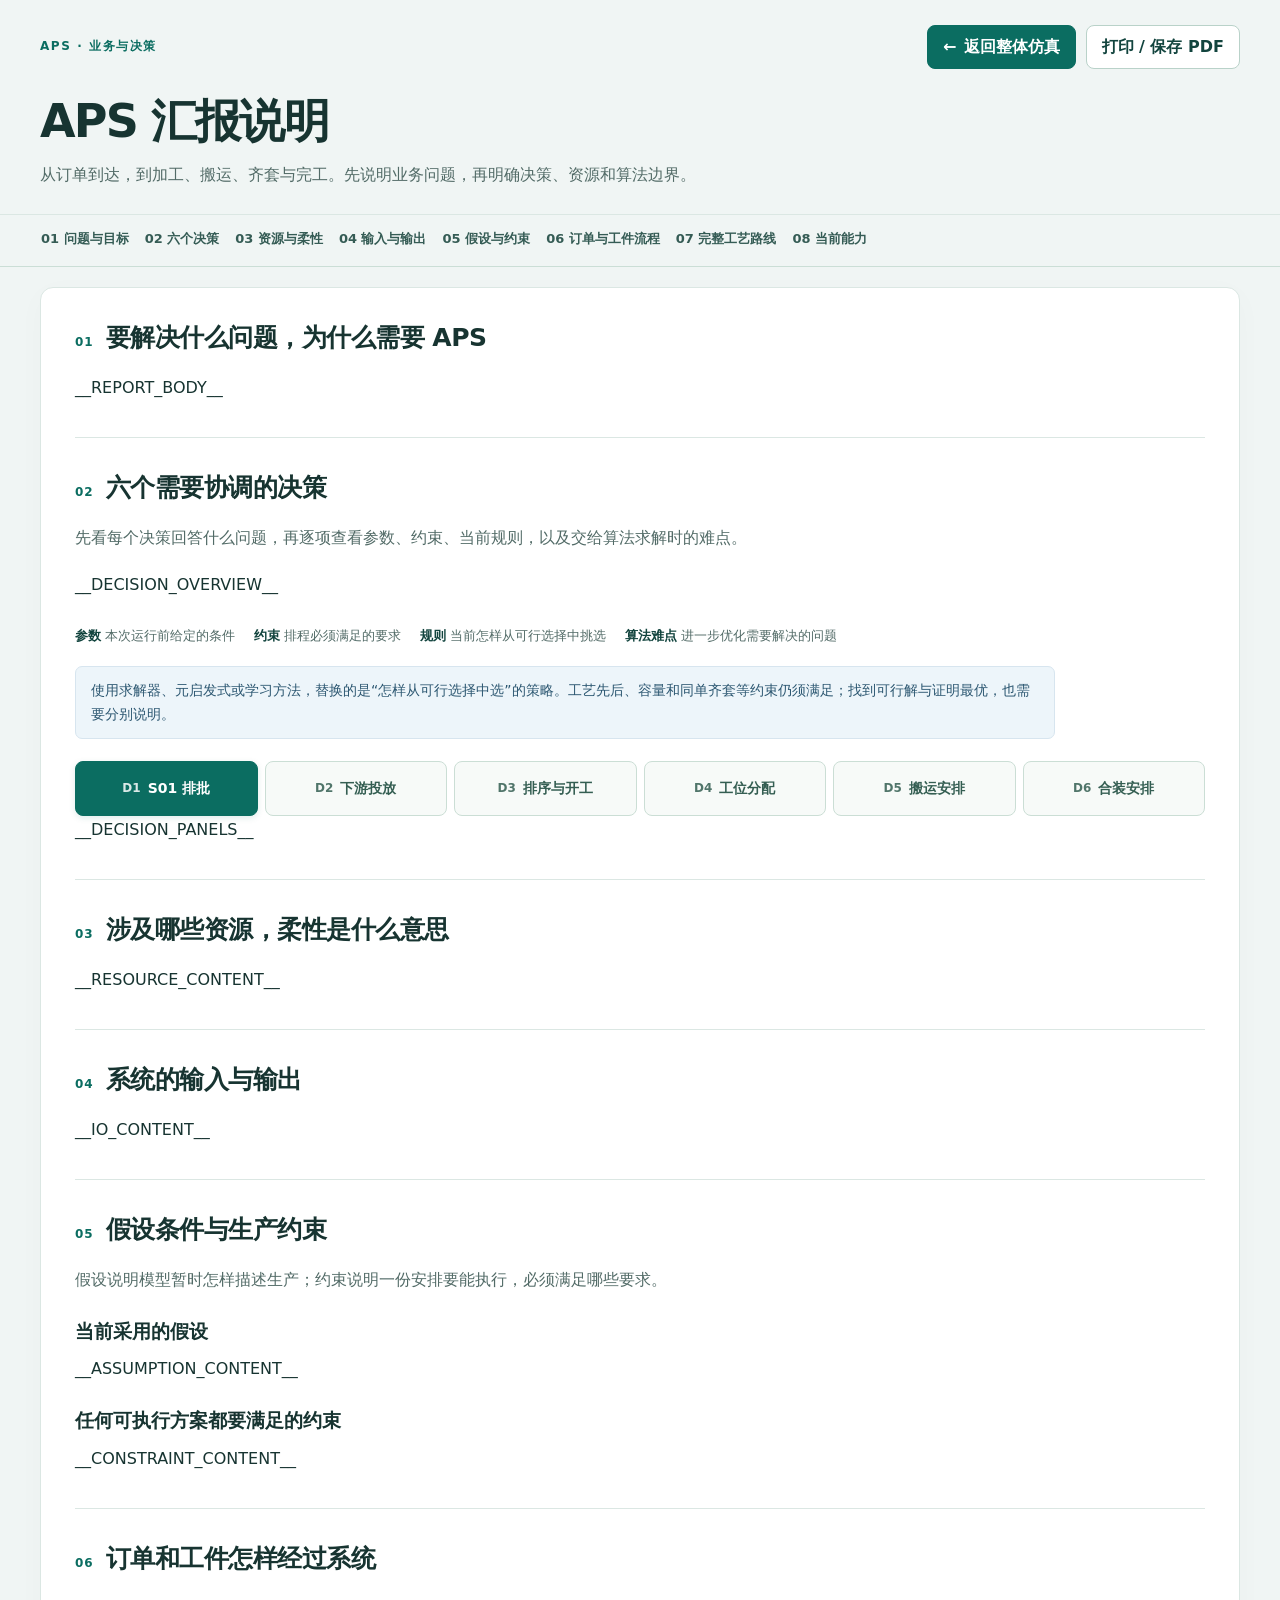
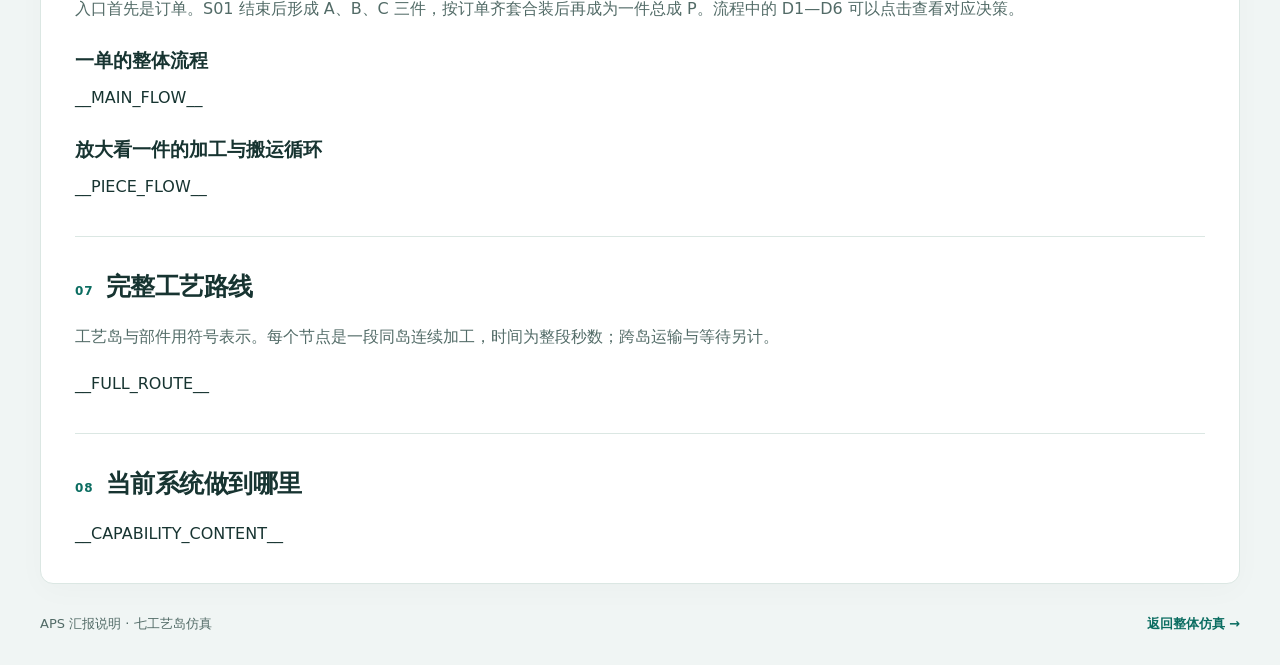
==== aps_briefing.template.html @ 7d9c57ff "Add APS briefing with decision parameters and algorithm analysis" ====
<!doctype html>
<html lang="zh-CN">
<head>
  <meta charset="utf-8">
  <meta name="viewport" content="width=device-width, initial-scale=1">
  <meta name="color-scheme" content="light">
  <meta name="theme-color" content="#123f3c">
  <link rel="icon" href="data:,">
  <title>APS 汇报说明 · 七工艺岛仿真</title>
  <style>
    :root{font-family:"Microsoft YaHei","PingFang SC",system-ui,sans-serif;font-size:16px;color:#173431;background:#f0f5f4;--ink:#173431;--muted:#526b67;--line:#dbe7e3;--green:#0b6d61;--green-dark:#12443e;--soft:#e9f4f0;--blue:#225d81;--blue-soft:#edf5fa}
    *{box-sizing:border-box}
    html{scroll-behavior:smooth;scroll-padding-top:148px}
    body{margin:0;line-height:1.8;overflow-wrap:break-word}
    [hidden]{display:none!important}
    a{color:var(--green);text-underline-offset:3px}
    button,a{-webkit-tap-highlight-color:transparent}
    button{font:inherit;cursor:pointer}
    a:focus-visible,button:focus-visible,[tabindex]:focus-visible{outline:3px solid #4b9e92;outline-offset:4px}
    .report-shell{width:min(1200px,calc(100% - 48px));margin-inline:auto;min-width:0}
    .report-header{padding:25px 0 24px}
    .header-top{display:flex;align-items:center;justify-content:space-between;gap:16px;flex-wrap:wrap;margin-bottom:24px}
    .report-brand{font-size:12px;font-weight:750;letter-spacing:.13em;color:var(--green)}
    .header-actions{display:flex;align-items:center;gap:10px;flex-wrap:wrap}
    .action{display:inline-flex;align-items:center;justify-content:center;gap:7px;min-height:44px;padding:8px 15px;border:1px solid #b9d2c9;border-radius:8px;background:#fff;color:var(--green-dark);font-weight:700;text-decoration:none;line-height:1.4}
    .action.primary{background:var(--green);color:#fff;border-color:var(--green)}
    .action:hover{background:#e4f2ec}
    .action.primary:hover{background:#08594f}
    h1,h2,h3,h4,p{margin:0}
    h1{font-size:clamp(30px,4.5vw,46px);line-height:1.22;letter-spacing:-.04em}
    .report-subtitle{max-width:860px;margin-top:12px;color:var(--muted);font-size:16px}
    .chapter-nav{position:sticky;top:0;z-index:10;background:#f0f5f4f5;border-top:1px solid var(--line);border-bottom:1px solid #cbded6;backdrop-filter:blur(9px)}
    .chapter-nav-inner{display:flex;align-items:center;gap:5px 14px;flex-wrap:wrap;padding-block:10px}
    .chapter-nav a{display:inline-block;padding:4px 1px;color:#355c55;text-decoration:none;font-size:13px;font-weight:700;border-bottom:2px solid transparent;line-height:1.6}
    .chapter-nav a:hover,.chapter-nav a:focus-visible{color:var(--green);border-bottom-color:var(--green)}
    .report-paper{margin-top:20px;margin-bottom:28px;padding:0 34px;background:#fff;border:1px solid var(--line);border-radius:13px;box-shadow:0 7px 30px #123f3c06}
    .report-section{padding:32px 0 34px;min-width:0;scroll-margin-top:140px}
    .report-section+.report-section{border-top:1px solid var(--line)}
    .section-heading{display:flex;align-items:baseline;gap:12px;margin-bottom:18px}
    .section-number{font-size:12px;font-weight:800;letter-spacing:.08em;color:var(--green);flex:none}
    h2{font-size:25px;line-height:1.45;letter-spacing:-.02em}
    h3{font-size:19px;line-height:1.5;margin:22px 0 10px}
    h4{font-size:16px;line-height:1.5;margin:17px 0 8px}
    p+p{margin-top:12px}
    p+ul,p+ol{margin-top:10px}
    ul,ol{padding-left:1.5em;margin:10px 0 0}
    li+li{margin-top:7px}
    p,li,dd,td,th{overflow-wrap:anywhere}
    .report-section>p,.section-intro{max-width:980px}
    .section-intro,.muted,.subtle{color:var(--muted)}
    .section-intro{margin-bottom:18px}
    .lead,.problem-statement{font-size:19px;line-height:1.85;font-weight:650;color:#153c35}
    blockquote,.highlight,.goal,.objective,.statement{margin:16px 0;padding:15px 20px;background:var(--soft);border-left:4px solid var(--green);border-radius:0 7px 7px 0;color:#194a3f}
    blockquote p,.goal p,.objective p{margin:0}
    .goal,.objective{font-weight:700}
    .note,.boundary-note,.scope-note{margin-top:15px;padding:11px 15px;background:#f4f8f6;border:1px solid var(--line);border-radius:7px;color:var(--muted);font-size:14px;line-height:1.75}
    .boundary-note,.scope-note{background:var(--blue-soft);border-color:#d7e5ef;color:#2c5771}
    .term-legend{display:flex;gap:9px 19px;flex-wrap:wrap;padding:12px 0 4px;margin:12px 0;color:var(--muted);font-size:13px}
    .term-legend strong{color:var(--green-dark);margin-right:4px}
    .table-wrap,.scroll{max-width:100%;min-width:0;overflow-x:auto;margin:15px 0 18px;border:1px solid var(--line);border-radius:8px;overscroll-behavior-x:contain}
    table{width:100%;border-collapse:collapse;text-align:left;font-size:14px;line-height:1.75}
    table caption{text-align:left;font-weight:700;padding:12px 14px;color:var(--ink)}
    th,td{padding:12px 14px;border-bottom:1px solid var(--line);vertical-align:top;white-space:normal}
    th{font-weight:700}
    thead th{background:#eef5f1;color:#244d42}
    tbody th{background:#f8fbf9;color:#245449}
    tbody tr:last-child>*{border-bottom:0}
    td p+p{margin-top:8px}
    td ul,td ol{margin-top:0;padding-left:1.3em}
    .overview-table,.resource-table{min-width:690px}
    .overview-table th:first-child,.overview-table td:first-child{width:10%}
    .algorithm-table{min-width:660px;table-layout:fixed}
    .algorithm-table th:first-child,.algorithm-table td:first-child{width:17%}
    .algorithm-table th:not(:first-child){width:auto}
    .decision-tabs{display:grid;grid-template-columns:repeat(6,minmax(0,1fr));gap:7px;margin:22px 0 0}
    .decision-tabs button{display:flex;align-items:center;justify-content:center;gap:7px;min-width:0;min-height:55px;padding:9px 8px;border:1px solid #cbded5;border-radius:8px;background:#f7faf8;color:#345e52;font-size:14px;font-weight:700;line-height:1.4}
    .decision-tabs button span{font-size:12px;font-weight:800;opacity:.85}
    .decision-tabs button:hover{background:#eaf3ed;border-color:#8cb9a5}
    .decision-tabs button[aria-selected="true"]{background:var(--green);border-color:var(--green);color:#fff;box-shadow:0 2px 6px #0b6d6120}
    .decision-panel,[data-decision]{margin-top:14px;padding:21px 23px 6px;border:1px solid #cbded5;border-top:4px solid var(--green);border-radius:9px;background:#fff;min-width:0;scroll-margin-top:160px}
    [data-decision]>h3{font-size:21px;margin:0 0 12px;color:#153f34}
    [data-decision] h4{color:#245c4b}
    .decision-fields,dl.decision-fields{display:grid;grid-template-columns:108px minmax(0,1fr);gap:0;margin:16px 0}
    .decision-fields dt{padding:10px 12px 10px 0;border-top:1px solid var(--line);font-size:14px;color:#205742;font-weight:750}
    .decision-fields dd{padding:10px 0;border-top:1px solid var(--line);margin:0;min-width:0;font-size:15px}
    .decision-fields dt:first-of-type,.decision-fields dt:first-of-type+dd{border-top:0}
    .decision-fields ul,.decision-fields ol{margin:0;padding-left:1.3em}
    .decision-fields li+li{margin-top:4px}
    .decision-fields dd>p:first-child{margin-top:0}
    .tag,.decision-tag{display:inline-flex;align-items:center;padding:2px 8px;border:1px solid #b9d8cb;border-radius:5px;background:#edf7f0;color:#205b48;font-size:12px;font-weight:750;white-space:nowrap;text-decoration:none}
    a[data-go-decision]{text-decoration:none;font-weight:750;color:var(--green)}
    a[data-go-decision]:hover{text-decoration:underline}
    .io-columns,.io-grid,.two-column{display:grid;grid-template-columns:repeat(2,minmax(0,1fr));gap:28px;min-width:0}
    .io-columns>*,.io-grid>*,.two-column>*{min-width:0}
    .io-columns h3,.io-grid h3,.two-column h3{margin-top:0;padding-bottom:8px;border-bottom:2px solid #cbded5}
    .definition-list{margin:0}
    .definition-list dt{font-weight:750;color:#245c4b;margin-top:13px}
    .definition-list dd{margin:4px 0 0;color:#3f5c52}
    .assumption-list,.constraint-list{margin-top:10px}
    .assumption-list li,.constraint-list li{padding-left:3px}
    .constraint-list strong,.assumption-list strong{color:#214e40}
    .process-flow{display:flex;align-items:stretch;gap:8px;min-width:0;margin:20px 0;flex-wrap:wrap}
    .process-step{position:relative;flex:1 1 150px;min-width:0;padding:13px 14px;border:1px solid #bdd8cd;border-radius:8px;background:#f1f8f3;line-height:1.65;font-size:14px}
    .process-step strong{display:block;color:#1e513e;font-size:15px;margin-bottom:3px}
    .process-step p{font-size:14px}
    .process-step small{display:block;color:var(--muted);font-size:12px;margin-top:6px}
    .process-step a[data-go-decision]{display:inline-block;margin:3px 3px 0 0}
    .process-arrow{display:flex;align-items:center;justify-content:center;color:#6b8f7e;font-size:23px;font-weight:700;flex:0 0 22px;line-height:1.4}
    .process-parallel{flex:1 1 100%;padding:13px 15px;border:1px dashed #9dbfac;border-radius:8px;background:#fafcfb;min-width:0}
    .process-parallel>p,.process-parallel>strong{display:block;margin-bottom:10px;text-align:center;color:#285647}
    .process-branches{display:grid;grid-template-columns:repeat(3,minmax(0,1fr));gap:10px;min-width:0}
    .process-branches>*{min-width:0}
    .process-label{display:inline-block;font-size:12px;font-weight:750;color:#476b5b}
    .process-check{background:#fdf9eb;border-color:#e3d5a4}
    .route-legend{display:flex;flex-wrap:wrap;gap:8px 18px;margin:14px 0 16px;font-size:13px;color:#36584c}
    .route-legend span{display:inline-flex;align-items:center;gap:6px}
    .route-legend i,.route-legend b{display:inline-block;width:10px;height:10px;flex:none;border-radius:3px;background:var(--route-color,#2e8372)}
    .route-three{display:grid;grid-template-columns:repeat(3,minmax(0,1fr));gap:18px;min-width:0}
    .route-branch{min-width:0;padding:0 10px;border-left:2px solid #d9e7e0}
    .route-branch>h3,.route-branch>h4{margin:0 0 10px;color:#234d3e}
    .route-branch>h3 small,.route-branch>h4 small{display:block;margin-top:3px;font-size:12px;font-weight:400;color:var(--muted)}
    .route-segment{padding:8px 11px;border:1px solid color-mix(in srgb,var(--route-color,#397e69) 25%,#fff);border-left:4px solid var(--route-color,#397e69);border-radius:6px;background:var(--route-light,#edf7f1);min-width:0;font-size:13px;line-height:1.5}
    .route-segment>div,.route-segment>header{display:flex;align-items:center;justify-content:space-between;gap:8px}
    .route-segment strong{font-size:14px}
    .route-segment small,.route-segment p{display:block;margin-top:2px;color:#486253;font-size:11px}
    .route-segment .route-time{font-weight:700;white-space:nowrap}
    .route-arrow{color:#739080;text-align:center;padding:2px 0;font-size:14px;line-height:1.25}
    .route-branch-tail{display:block;margin-top:9px;color:#526e5d;font-size:12px;text-align:center}
    .route-join{margin:16px 0;padding:11px 15px;background:#edf4fb;color:#2a547a;border:1px solid #c7dceb;border-radius:8px;text-align:center;font-size:14px;font-weight:700}
    .route-assembly{display:flex;align-items:stretch;gap:8px;min-width:0}
    .route-assembly>.route-segment{flex:1;min-width:0}
    .route-assembly>.route-arrow{display:flex;align-items:center;justify-content:center;flex:0 0 20px;font-size:18px}
    .route-start,.route-end{padding:10px 15px;border:1px solid #bbd9ca;border-radius:8px;background:#edf7f0;text-align:center;font-weight:700;margin:12px 0}
    .capability-table{min-width:620px}
    .report-footer{display:flex;justify-content:space-between;align-items:center;gap:16px;flex-wrap:wrap;padding:0 0 30px;color:var(--muted);font-size:13px}
    .report-footer a{text-decoration:none;font-weight:700}
    code{font-size:.92em;background:#eff5f1;padding:1px 4px;border-radius:3px;overflow-wrap:anywhere}
    @media(max-width:850px){
      .report-shell{width:calc(100% - 32px)}
      .report-paper{padding-inline:23px}
      .decision-tabs{grid-template-columns:repeat(3,minmax(0,1fr))}
      .decision-panel,[data-decision]{padding:17px 16px 4px}
      .io-columns,.io-grid,.two-column{gap:20px}
    }
    @media(max-width:600px){
      :root{font-size:15px}
      html{scroll-padding-top:166px}
      .report-shell{width:calc(100% - 24px)}
      .report-header{padding-top:18px}
      .header-top{gap:14px;margin-bottom:20px}
      .report-brand{font-size:11px}
      .header-actions{gap:7px}
      .action{padding:8px 10px;font-size:13px}
      .report-subtitle{font-size:14px}
      .chapter-nav-inner{gap:4px 12px;padding-block:8px}
      .chapter-nav a{font-size:12px}
      .report-paper{padding-inline:15px;border-radius:10px;margin-top:14px}
      .report-section{padding-block:24px;scroll-margin-top:158px}
      h2{font-size:21px}
      h3{font-size:18px}
      .section-heading{gap:9px;margin-bottom:15px}
      .lead,.problem-statement{font-size:17px}
      .decision-tabs{gap:5px}
      .decision-tabs button{min-height:56px;flex-direction:column;gap:2px;font-size:12px}
      .decision-fields,dl.decision-fields{grid-template-columns:1fr}
      .decision-fields dt{padding:10px 0 2px}
      .decision-fields dd{padding:2px 0 10px;border-top:0}
      .decision-fields dt:first-of-type{padding-top:0}
      .io-columns,.io-grid,.two-column{grid-template-columns:1fr;gap:23px}
      .process-flow{flex-direction:column;gap:6px}
      .process-step{flex:auto}
      .process-arrow{flex:auto;min-height:20px;font-size:0}
      .process-arrow::before{content:"↓";font-size:22px}
      .process-parallel{flex:auto;padding:11px}
      .process-branches{grid-template-columns:1fr}
      .route-three{gap:8px}
      .route-branch{padding:0 4px;border-left-width:1px}
      .route-segment{padding:6px 5px;border-left-width:3px;font-size:11px}
      .route-segment>div,.route-segment>header{flex-direction:column;align-items:flex-start;gap:1px}
      .route-segment strong{font-size:12px}
      .route-segment small,.route-segment p{font-size:10px}
      .route-branch>h3,.route-branch>h4{font-size:14px}
      .route-branch>h3 small,.route-branch>h4 small{font-size:10px}
      .route-assembly{gap:4px}
      .route-assembly>.route-arrow{flex-basis:12px;font-size:14px}
      .route-join{padding:9px;font-size:12px}
      blockquote,.highlight,.goal,.objective,.statement{padding:12px 14px}
    }
    @media(prefers-reduced-motion:reduce){html{scroll-behavior:auto}}
    @page{size:A4;margin:14mm 13mm}
    @media print{
      :root{font-size:10.5pt;background:#fff;color:#172e28}
      body{background:#fff;line-height:1.6;print-color-adjust:exact;-webkit-print-color-adjust:exact}
      html{scroll-behavior:auto}
      .report-shell{width:100%;max-width:none;margin:0}
      .report-header{padding:0 0 12pt}
      .header-top{margin-bottom:9pt}
      .report-brand{font-size:8.5pt}
      h1{font-size:24pt}
      h2{font-size:16pt}
      h3{font-size:12.5pt}
      h4{font-size:11pt}
      .report-subtitle{font-size:10pt;margin-top:7pt}
      .header-actions,.chapter-nav,.decision-tabs,.screen-only,.print-page,.report-footer{display:none!important}
      .report-paper{padding:0;margin:0;border:0;border-radius:0;box-shadow:none}
      .report-section{padding:16pt 0 18pt;scroll-margin:0;break-inside:auto}
      .section-heading{margin-bottom:10pt}
      h2,h3,h4,.section-heading{break-after:avoid}
      p,li,dd{orphans:3;widows:3}
      .lead,.problem-statement{font-size:12pt}
      blockquote,.highlight,.goal,.objective,.statement{padding:9pt 12pt;margin:10pt 0}
      .note,.boundary-note,.scope-note{font-size:9pt;padding:7pt 10pt}
      #decisions [data-decision][hidden]{display:block!important}
      [data-decision],.decision-panel{padding:12pt 0 0;margin-top:14pt;border:0;border-top:1px solid #b6d0c2;border-radius:0;break-inside:auto}
      [data-decision]>h3{font-size:13pt;break-after:avoid}
      .decision-fields,dl.decision-fields{grid-template-columns:68pt minmax(0,1fr);margin:8pt 0}
      .decision-fields dt,.decision-fields dd{font-size:10pt;padding-block:7pt}
      .decision-fields dd{border-top:1px solid var(--line)}
      .decision-fields dt:first-of-type+dd{border-top:0}
      .table-wrap,.scroll{overflow:visible;max-height:none;border-radius:0;margin:10pt 0 12pt}
      table,.overview-table,.algorithm-table,.resource-table,.capability-table{min-width:0!important;width:100%;font-size:9pt;line-height:1.55}
      th,td{padding:7pt 8pt}
      thead{display:table-header-group}
      tr{break-inside:avoid}
      table caption{padding:7pt 8pt}
      .io-columns,.io-grid,.two-column{gap:18pt;grid-template-columns:repeat(2,minmax(0,1fr))}
      .process-flow{gap:5pt;flex-direction:row}
      .process-step{padding:8pt;font-size:9pt;flex:1 1 90pt}
      .process-step strong{font-size:10pt}
      .process-step p{font-size:9pt}
      .process-arrow{font-size:16pt;flex:0 0 12pt}
      .process-arrow::before{content:none}
      .process-parallel{flex:1 1 100%;padding:8pt}
      .process-branches{grid-template-columns:repeat(3,minmax(0,1fr));gap:7pt}
      #routes{break-before:page}
      .route-three{grid-template-columns:repeat(3,minmax(0,1fr));gap:10pt}
      .route-branch{padding:0 5pt}
      .route-branch>h3,.route-branch>h4{font-size:10.5pt;margin-bottom:6pt}
      .route-branch>h3 small,.route-branch>h4 small{font-size:8pt}
      .route-segment{padding:4pt 6pt;font-size:8.5pt;line-height:1.3;break-inside:avoid}
      .route-segment>div,.route-segment>header{flex-direction:row;align-items:center}
      .route-segment strong{font-size:9pt}
      .route-segment small,.route-segment p{font-size:7.5pt;margin-top:1pt}
      .route-arrow{font-size:8.5pt;line-height:1.1;padding:1pt 0}
      .route-join{font-size:9pt;padding:7pt;margin:9pt 0}
      .route-start,.route-end{padding:7pt;margin:8pt 0;font-size:9pt}
      .route-assembly{gap:5pt}
      .route-assembly>.route-arrow{flex-basis:12pt;font-size:12pt}
      a{color:inherit;text-decoration:none}
    }
  </style>
</head>
<body>
  <header class="report-shell report-header">
    <div class="header-top">
      <p class="report-brand">APS · 业务与决策</p>
      <div class="header-actions">
        <a class="action primary" id="back-to-simulation" href="./index.html"><span aria-hidden="true">←</span> 返回整体仿真</a>
        <button class="action print-page" id="print-report" type="button">打印 / 保存 PDF</button>
      </div>
    </div>
    <h1>APS 汇报说明</h1>
    <p class="report-subtitle">从订单到达，到加工、搬运、齐套与完工。先说明业务问题，再明确决策、资源和算法边界。</p>
  </header>

  <nav class="chapter-nav" aria-label="汇报目录">
    <div class="report-shell chapter-nav-inner">
      <a href="#problem">01 问题与目标</a>
      <a href="#decisions">02 六个决策</a>
      <a href="#resources">03 资源与柔性</a>
      <a href="#inputs-outputs">04 输入与输出</a>
      <a href="#assumptions-constraints">05 假设与约束</a>
      <a href="#flow">06 订单与工件流程</a>
      <a href="#routes">07 完整工艺路线</a>
      <a href="#capabilities">08 当前能力</a>
    </div>
  </nav>

  <main class="report-shell report-paper">
    <section class="report-section" id="problem" aria-labelledby="problem-title">
      <div class="section-heading"><span class="section-number" aria-hidden="true">01</span><h2 id="problem-title">要解决什么问题，为什么需要 APS</h2></div>
      __REPORT_BODY__
    </section>

    <section class="report-section" id="decisions" aria-labelledby="decisions-title">
      <div class="section-heading"><span class="section-number" aria-hidden="true">02</span><h2 id="decisions-title">六个需要协调的决策</h2></div>
      <p class="section-intro">先看每个决策回答什么问题，再逐项查看参数、约束、当前规则，以及交给算法求解时的难点。</p>
      __DECISION_OVERVIEW__
      <div class="term-legend" aria-label="阅读说明">
        <span><strong>参数</strong>本次运行前给定的条件</span>
        <span><strong>约束</strong>排程必须满足的要求</span>
        <span><strong>规则</strong>当前怎样从可行选择中挑选</span>
        <span><strong>算法难点</strong>进一步优化需要解决的问题</span>
      </div>
      <p class="scope-note">使用求解器、元启发式或学习方法，替换的是“怎样从可行选择中选”的策略。工艺先后、容量和同单齐套等约束仍须满足；找到可行解与证明最优，也需要分别说明。</p>
      <div class="decision-tabs" role="tablist" aria-label="选择决策说明" aria-orientation="horizontal">
        <button type="button" role="tab" id="tab-D1" aria-controls="panel-D1" aria-selected="true" tabindex="0" data-decision-tab="D1"><span>D1</span> S01 排批</button>
        <button type="button" role="tab" id="tab-D2" aria-controls="panel-D2" aria-selected="false" tabindex="-1" data-decision-tab="D2"><span>D2</span> 下游投放</button>
        <button type="button" role="tab" id="tab-D3" aria-controls="panel-D3" aria-selected="false" tabindex="-1" data-decision-tab="D3"><span>D3</span> 排序与开工</button>
        <button type="button" role="tab" id="tab-D4" aria-controls="panel-D4" aria-selected="false" tabindex="-1" data-decision-tab="D4"><span>D4</span> 工位分配</button>
        <button type="button" role="tab" id="tab-D5" aria-controls="panel-D5" aria-selected="false" tabindex="-1" data-decision-tab="D5"><span>D5</span> 搬运安排</button>
        <button type="button" role="tab" id="tab-D6" aria-controls="panel-D6" aria-selected="false" tabindex="-1" data-decision-tab="D6"><span>D6</span> 合装安排</button>
      </div>
      __DECISION_PANELS__
      <noscript><style>.decision-tabs{display:none!important}#decisions [data-decision][hidden]{display:block!important}.print-page{display:none!important}</style><p class="note">当前浏览器未启用 JavaScript，六个决策说明已全部展开。</p></noscript>
    </section>

    <section class="report-section" id="resources" aria-labelledby="resources-title">
      <div class="section-heading"><span class="section-number" aria-hidden="true">03</span><h2 id="resources-title">涉及哪些资源，柔性是什么意思</h2></div>
      __RESOURCE_CONTENT__
    </section>

    <section class="report-section" id="inputs-outputs" aria-labelledby="inputs-outputs-title">
      <div class="section-heading"><span class="section-number" aria-hidden="true">04</span><h2 id="inputs-outputs-title">系统的输入与输出</h2></div>
      __IO_CONTENT__
    </section>

    <section class="report-section" id="assumptions-constraints" aria-labelledby="assumptions-constraints-title">
      <div class="section-heading"><span class="section-number" aria-hidden="true">05</span><h2 id="assumptions-constraints-title">假设条件与生产约束</h2></div>
      <p class="section-intro">假设说明模型暂时怎样描述生产；约束说明一份安排要能执行，必须满足哪些要求。</p>
      <h3>当前采用的假设</h3>
      __ASSUMPTION_CONTENT__
      <h3>任何可执行方案都要满足的约束</h3>
      __CONSTRAINT_CONTENT__
    </section>

    <section class="report-section" id="flow" aria-labelledby="flow-title">
      <div class="section-heading"><span class="section-number" aria-hidden="true">06</span><h2 id="flow-title">订单和工件怎样经过系统</h2></div>
      <p class="section-intro">入口首先是订单。S01 结束后形成 A、B、C 三件，按订单齐套合装后再成为一件总成 P。流程中的 D1—D6 可以点击查看对应决策。</p>
      <h3>一单的整体流程</h3>
      __MAIN_FLOW__
      <h3>放大看一件的加工与搬运循环</h3>
      __PIECE_FLOW__
    </section>

    <section class="report-section" id="routes" aria-labelledby="routes-title">
      <div class="section-heading"><span class="section-number" aria-hidden="true">07</span><h2 id="routes-title">完整工艺路线</h2></div>
      <p class="section-intro">工艺岛与部件用符号表示。每个节点是一段同岛连续加工，时间为整段秒数；跨岛运输与等待另计。</p>
      __FULL_ROUTE__
    </section>

    <section class="report-section" id="capabilities" aria-labelledby="capabilities-title">
      <div class="section-heading"><span class="section-number" aria-hidden="true">08</span><h2 id="capabilities-title">当前系统做到哪里</h2></div>
      __CAPABILITY_CONTENT__
    </section>
  </main>

  <footer class="report-shell report-footer">
    <p>APS 汇报说明 · 七工艺岛仿真</p>
    <a href="./index.html" id="footer-simulation-link">返回整体仿真 <span aria-hidden="true">→</span></a>
  </footer>

  <script>
    (function () {
      "use strict";
      if (location.protocol === "blob:") {
        document.querySelectorAll("#back-to-simulation, #footer-simulation-link").forEach(function (link) {
          link.addEventListener("click", function (event) {
            event.preventDefault();
            window.close();
          });
        });
      }
      var tabs = Array.from(document.querySelectorAll("[data-decision-tab]"));
      var panels = Array.from(document.querySelectorAll("[data-decision]"));

      function selectDecision(id, moveFocus) {
        var target = tabs.find(function (tab) { return tab.dataset.decisionTab === id; });
        if (!target) return false;
        tabs.forEach(function (tab) {
          var selected = tab === target;
          tab.setAttribute("aria-selected", String(selected));
          tab.tabIndex = selected ? 0 : -1;
        });
        panels.forEach(function (panel) {
          panel.hidden = panel.dataset.decision !== id;
          panel.setAttribute("role", "tabpanel");
          panel.setAttribute("aria-labelledby", "tab-" + panel.dataset.decision);
          panel.tabIndex = 0;
        });
        if (moveFocus) target.focus();
        return true;
      }

      tabs.forEach(function (tab, index) {
        tab.addEventListener("click", function () {
          selectDecision(tab.dataset.decisionTab, false);
        });
        tab.addEventListener("keydown", function (event) {
          var next = null;
          if (event.key === "ArrowRight") next = (index + 1) % tabs.length;
          if (event.key === "ArrowLeft") next = (index - 1 + tabs.length) % tabs.length;
          if (event.key === "Home") next = 0;
          if (event.key === "End") next = tabs.length - 1;
          if (next === null) return;
          event.preventDefault();
          selectDecision(tabs[next].dataset.decisionTab, true);
        });
      });

      document.querySelectorAll("[data-go-decision]").forEach(function (link) {
        link.addEventListener("click", function (event) {
          if (!selectDecision(link.dataset.goDecision, true)) return;
          event.preventDefault();
          document.getElementById("decisions").scrollIntoView({ block: "start" });
        });
      });

      document.querySelectorAll("table").forEach(function (table) {
        if (table.closest(".table-wrap, .scroll")) return;
        var wrapper = document.createElement("div");
        wrapper.className = "table-wrap";
        table.parentNode.insertBefore(wrapper, table);
        wrapper.appendChild(table);
      });
      document.querySelectorAll(".table-wrap, .scroll").forEach(function (wrapper) {
        wrapper.tabIndex = 0;
        wrapper.setAttribute("role", "region");
        var table = wrapper.querySelector("table");
        var label = table && (table.getAttribute("aria-label") || (table.caption && table.caption.textContent));
        wrapper.setAttribute("aria-label", label || "表格，窄屏可左右滚动");
      });

      var initial = (location.hash.match(/^#(?:panel-|tab-)?(D[1-6])$/) || [])[1];
      selectDecision(initial || "D1", false);
      var printButton = document.getElementById("print-report");
      printButton.addEventListener("click", function () { window.print(); });
    }());
  </script>
</body>
</html>
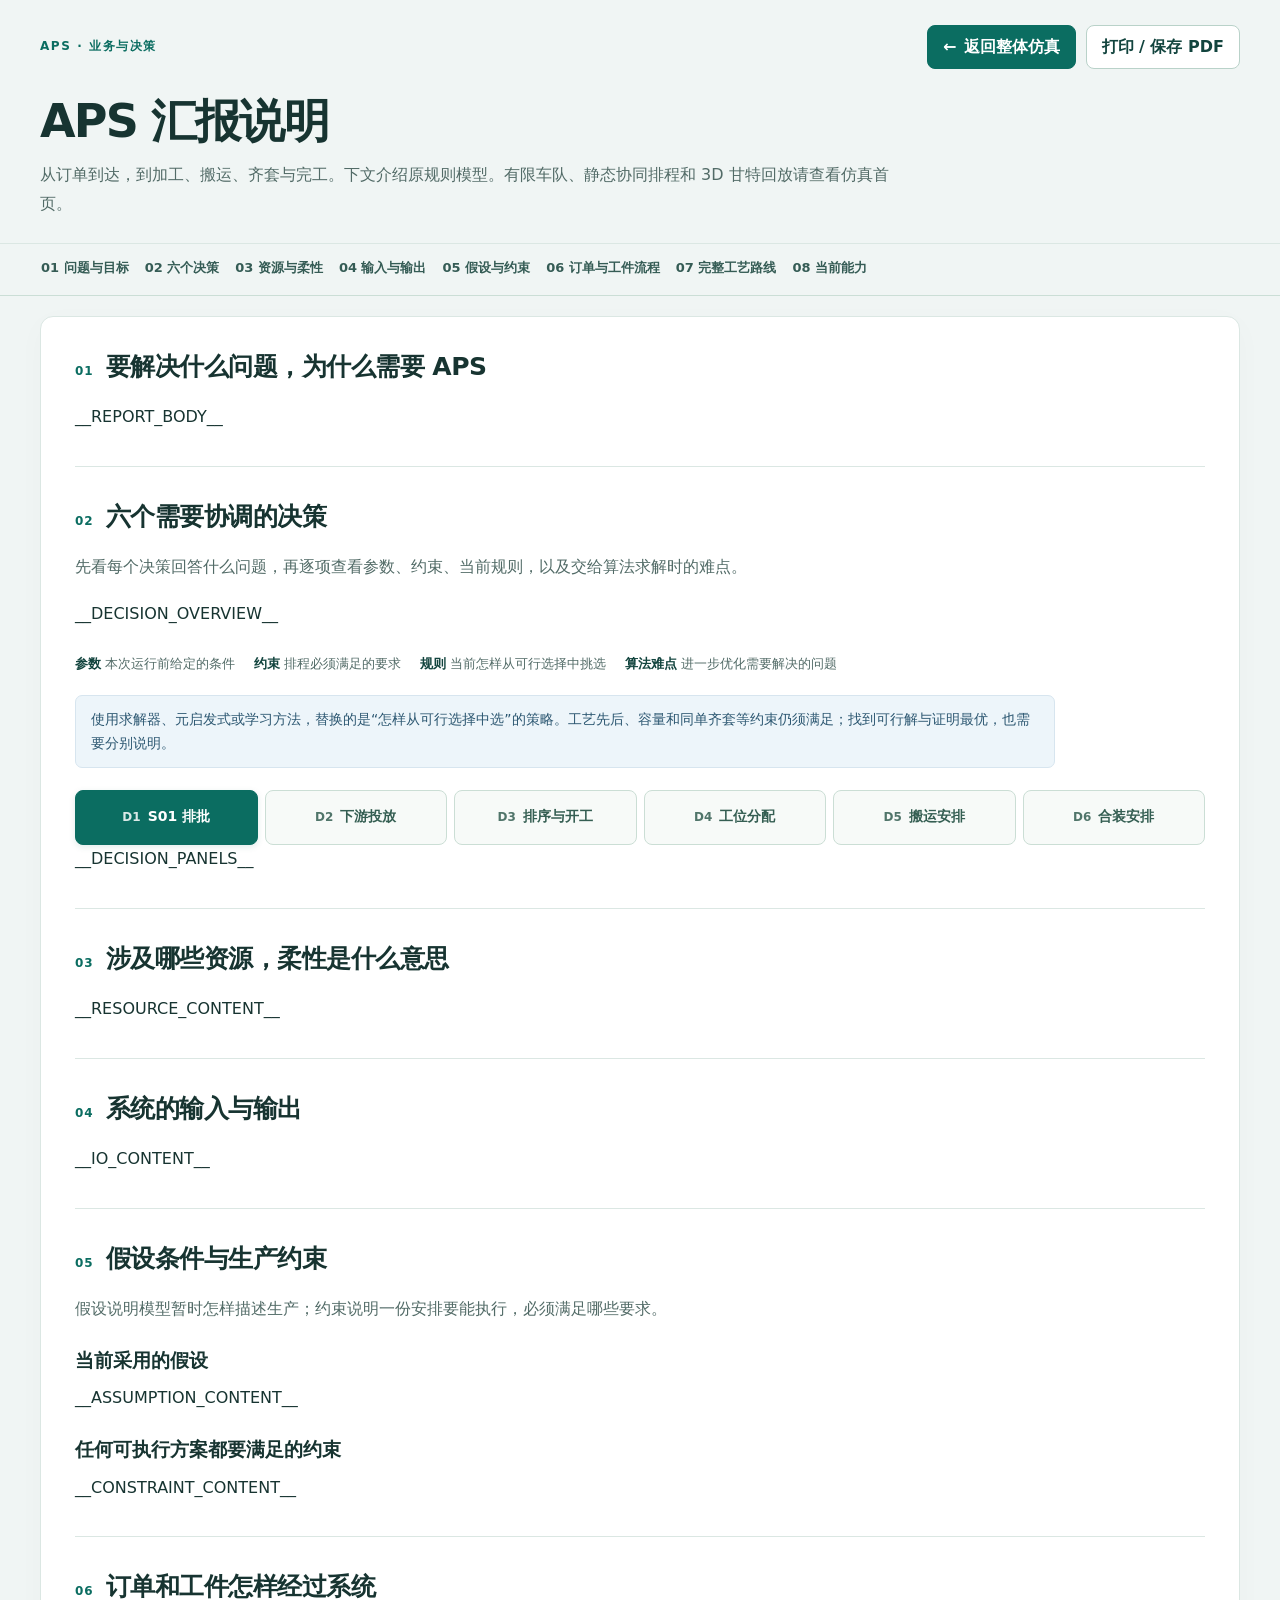
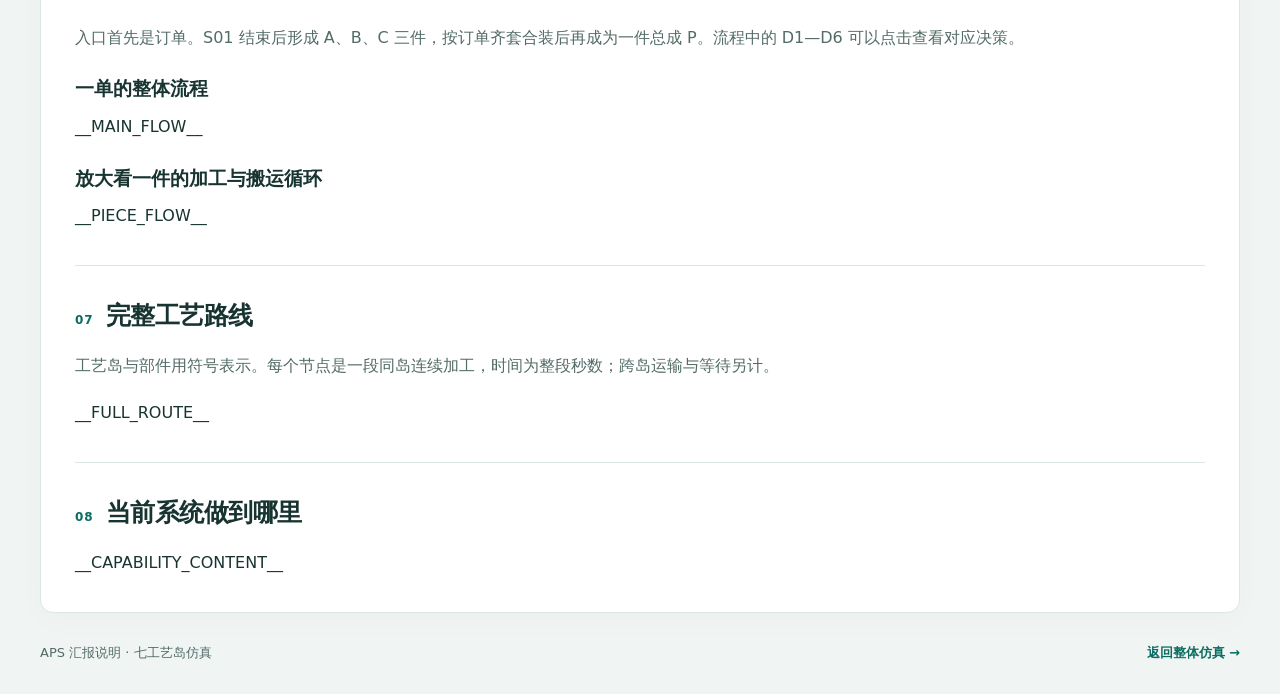
==== commit e6fc9812: "Add finite AGV scheduling with synchronized 3D and Gantt playback" ====
--- a/aps_briefing.template.html
+++ b/aps_briefing.template.html
@@ -260,7 +260,7 @@
       </div>
     </div>
     <h1>APS 汇报说明</h1>
-    <p class="report-subtitle">从订单到达，到加工、搬运、齐套与完工。先说明业务问题，再明确决策、资源和算法边界。</p>
+    <p class="report-subtitle">从订单到达，到加工、搬运、齐套与完工。下文介绍原规则模型。有限车队、静态协同排程和 3D 甘特回放请查看仿真首页。</p>
   </header>
 
   <nav class="chapter-nav" aria-label="汇报目录">
